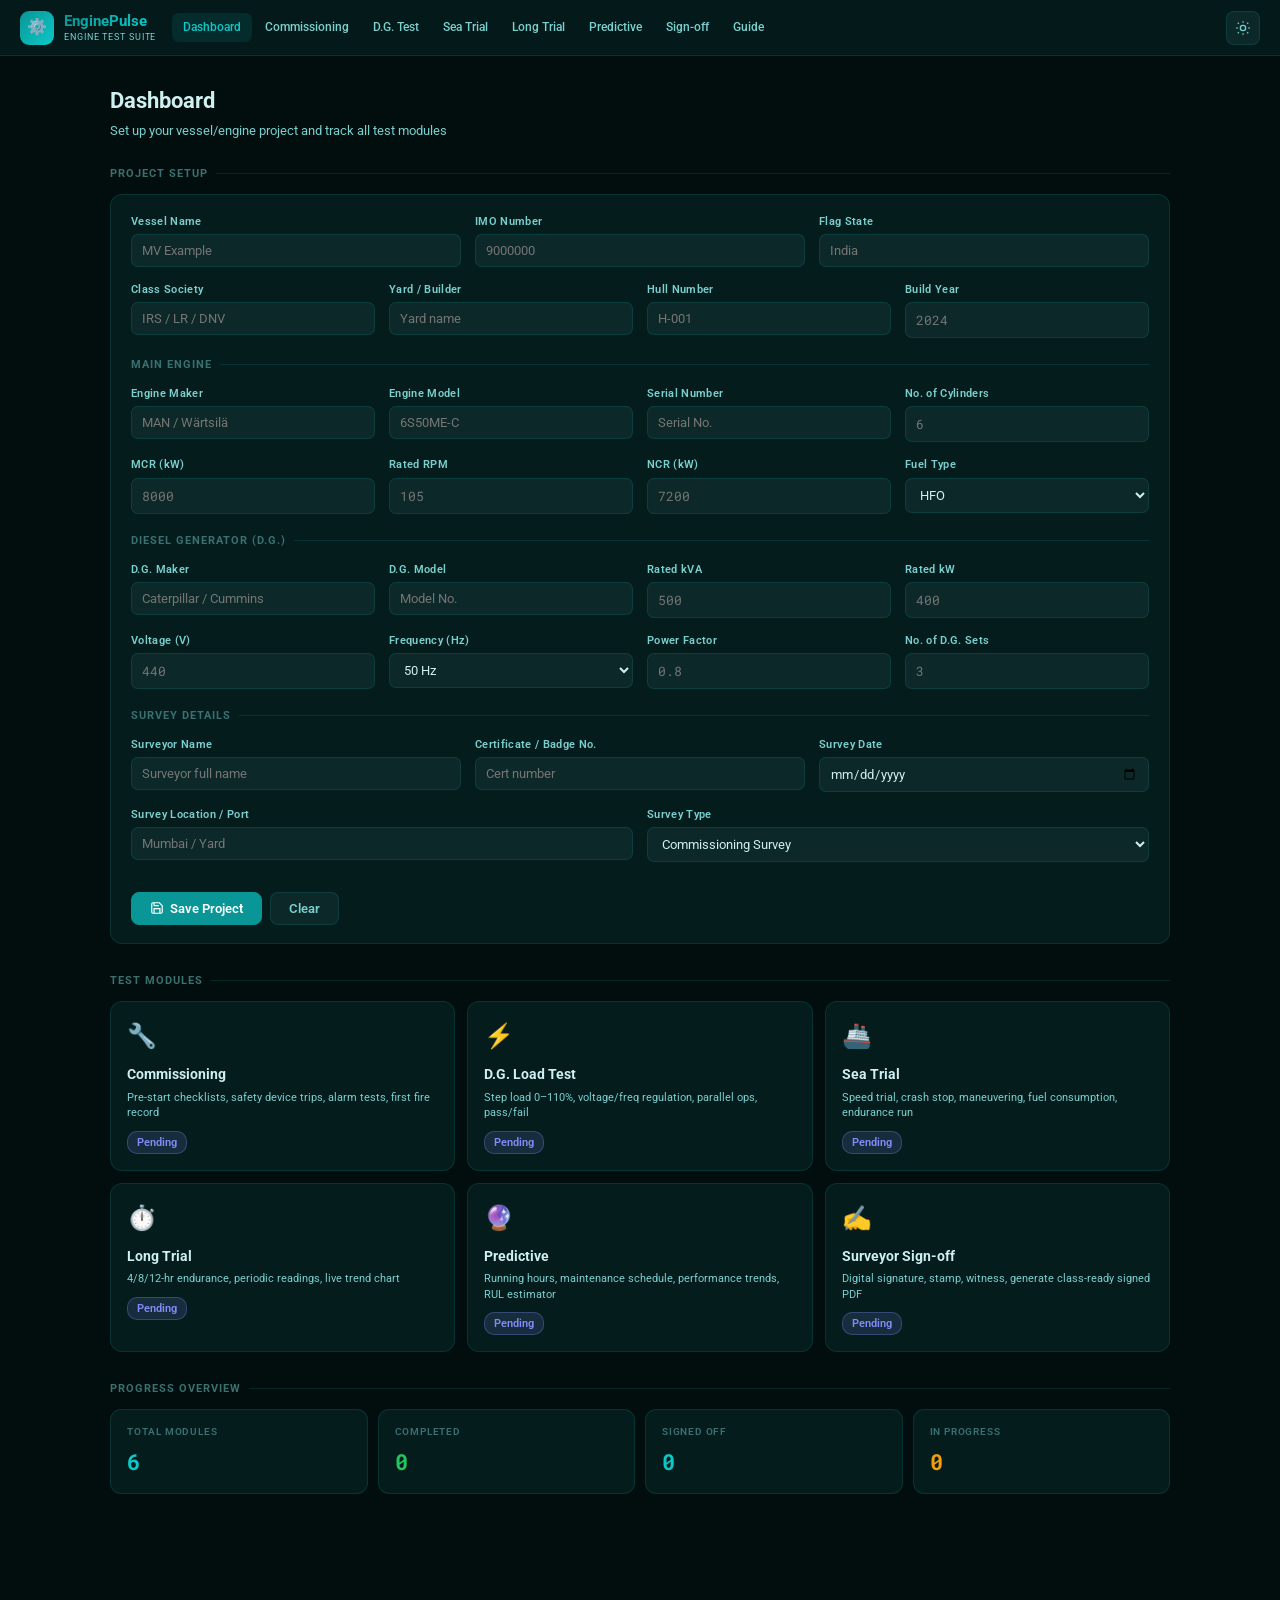
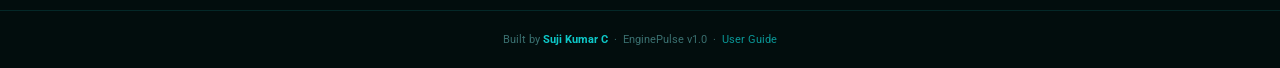
==== index.html @ 9714f363 "Initial commit: EnginePulse v1.0" ====
<!DOCTYPE html>
<html lang="en" data-theme="dark">
<head>
  <meta charset="UTF-8" /><meta name="viewport" content="width=device-width,initial-scale=1"/>
  <title>EnginePulse — Dashboard</title>
  <link rel="stylesheet" href="css/style.css"/>
</head>
<body>
<div id="navbar"></div>

<div class="page">
  <div class="page-header">
    <div class="page-title">Dashboard</div>
    <div class="page-sub">Set up your vessel/engine project and track all test modules</div>
  </div>

  <!-- Project Setup -->
  <div class="section">
    <div class="section-title">Project Setup</div>
    <div class="card">
      <form id="project-form">
        <div class="form-row col-3">
          <div class="form-group"><label>Vessel Name</label><input type="text" name="vesselName" placeholder="MV Example"/></div>
          <div class="form-group"><label>IMO Number</label><input type="text" name="imo" placeholder="9000000"/></div>
          <div class="form-group"><label>Flag State</label><input type="text" name="flag" placeholder="India"/></div>
        </div>
        <div class="form-row col-4">
          <div class="form-group"><label>Class Society</label><input type="text" name="classSociety" placeholder="IRS / LR / DNV"/></div>
          <div class="form-group"><label>Yard / Builder</label><input type="text" name="yard" placeholder="Yard name"/></div>
          <div class="form-group"><label>Hull Number</label><input type="text" name="hullNo" placeholder="H-001"/></div>
          <div class="form-group"><label>Build Year</label><input type="number" name="buildYear" placeholder="2024"/></div>
        </div>

        <div class="section-title" style="margin-top:4px">Main Engine</div>
        <div class="form-row col-4">
          <div class="form-group"><label>Engine Maker</label><input type="text" name="engineMaker" placeholder="MAN / Wärtsilä"/></div>
          <div class="form-group"><label>Engine Model</label><input type="text" name="engineModel" placeholder="6S50ME-C"/></div>
          <div class="form-group"><label>Serial Number</label><input type="text" name="engineSerial" placeholder="Serial No."/></div>
          <div class="form-group"><label>No. of Cylinders</label><input type="number" name="cylinders" placeholder="6"/></div>
        </div>
        <div class="form-row col-4">
          <div class="form-group"><label>MCR (kW)</label><input type="number" name="mcr" placeholder="8000"/></div>
          <div class="form-group"><label>Rated RPM</label><input type="number" name="ratedRpm" placeholder="105"/></div>
          <div class="form-group"><label>NCR (kW)</label><input type="number" name="ncr" placeholder="7200"/></div>
          <div class="form-group"><label>Fuel Type</label><select name="fuelType"><option value="HFO">HFO</option><option value="VLSFO">VLSFO</option><option value="MGO">MGO</option><option value="LNG">LNG</option><option value="MDO">MDO</option></select></div>
        </div>

        <div class="section-title" style="margin-top:4px">Diesel Generator (D.G.)</div>
        <div class="form-row col-4">
          <div class="form-group"><label>D.G. Maker</label><input type="text" name="dgMaker" placeholder="Caterpillar / Cummins"/></div>
          <div class="form-group"><label>D.G. Model</label><input type="text" name="dgModel" placeholder="Model No."/></div>
          <div class="form-group"><label>Rated kVA</label><input type="number" name="dgKva" placeholder="500"/></div>
          <div class="form-group"><label>Rated kW</label><input type="number" name="dgKw" placeholder="400"/></div>
        </div>
        <div class="form-row col-4">
          <div class="form-group"><label>Voltage (V)</label><input type="number" name="dgVoltage" placeholder="440"/></div>
          <div class="form-group"><label>Frequency (Hz)</label><select name="dgFreq"><option value="50">50 Hz</option><option value="60">60 Hz</option></select></div>
          <div class="form-group"><label>Power Factor</label><input type="number" name="dgPf" placeholder="0.8" step="0.01"/></div>
          <div class="form-group"><label>No. of D.G. Sets</label><input type="number" name="dgCount" placeholder="3"/></div>
        </div>

        <div class="section-title" style="margin-top:4px">Survey Details</div>
        <div class="form-row col-3">
          <div class="form-group"><label>Surveyor Name</label><input type="text" name="surveyorName" placeholder="Surveyor full name"/></div>
          <div class="form-group"><label>Certificate / Badge No.</label><input type="text" name="surveyorCert" placeholder="Cert number"/></div>
          <div class="form-group"><label>Survey Date</label><input type="date" name="surveyDate"/></div>
        </div>
        <div class="form-row col-2">
          <div class="form-group"><label>Survey Location / Port</label><input type="text" name="surveyLocation" placeholder="Mumbai / Yard"/></div>
          <div class="form-group"><label>Survey Type</label><select name="surveyType"><option>Commissioning Survey</option><option>Annual Survey</option><option>Special Survey</option><option>Sea Trial Survey</option><option>Dry Dock Survey</option></select></div>
        </div>

        <div class="btn-row">
          <button type="button" class="btn btn-primary" onclick="saveProj()">
            <svg viewBox="0 0 24 24" fill="none" stroke="currentColor" stroke-width="2"><path d="M19 21H5a2 2 0 0 1-2-2V5a2 2 0 0 1 2-2h11l5 5v11a2 2 0 0 1-2 2z"/><polyline points="17 21 17 13 7 13 7 21"/><polyline points="7 3 7 8 15 8"/></svg>
            Save Project
          </button>
          <button type="button" class="btn btn-outline" onclick="clearProj()">Clear</button>
        </div>
      </form>
    </div>
  </div>

  <!-- Vessel strip -->
  <div id="vessel-strip"></div>

  <!-- Module Overview -->
  <div class="section">
    <div class="section-title">Test Modules</div>
    <div class="grid-3" id="module-grid"></div>
  </div>

  <!-- Quick Stats -->
  <div class="section">
    <div class="section-title">Progress Overview</div>
    <div class="grid-4" id="stats-row"></div>
  </div>

</div>

<footer>Built by <strong>Suji Kumar C</strong> &nbsp;·&nbsp; EnginePulse v1.0 &nbsp;·&nbsp; <a href="guide.html">User Guide</a></footer>

<script src="js/common.js"></script>
<script>
buildNavbar('dashboard');

const MODULES = [
  { key:'commissioning', icon:'🔧', title:'Commissioning',     href:'commissioning.html', desc:'Pre-start checklists, safety device trips, alarm tests, first fire record' },
  { key:'dgtest',        icon:'⚡', title:'D.G. Load Test',    href:'dgtest.html',        desc:'Step load 0–110%, voltage/freq regulation, parallel ops, pass/fail' },
  { key:'seatrial',      icon:'🚢', title:'Sea Trial',         href:'seatrial.html',      desc:'Speed trial, crash stop, maneuvering, fuel consumption, endurance run' },
  { key:'longtrial',     icon:'⏱️', title:'Long Trial',        href:'longtrial.html',     desc:'4/8/12-hr endurance, periodic readings, live trend chart' },
  { key:'predictive',    icon:'🔮', title:'Predictive',        href:'predictive.html',    desc:'Running hours, maintenance schedule, performance trends, RUL estimator' },
  { key:'signoff',       icon:'✍️', title:'Surveyor Sign-off', href:'signoff.html',       desc:'Digital signature, stamp, witness, generate class-ready signed PDF' },
];

function renderModules() {
  const grid = document.getElementById('module-grid');
  grid.innerHTML = MODULES.map(m => {
    const status = getModuleStatus(m.key);
    return `<a class="module-card status-${status}" href="${m.href}">
      <div class="mc-icon">${m.icon}</div>
      <div class="mc-title">${m.title}</div>
      <div class="mc-desc">${m.desc}</div>
      ${statusDot(status)}
    </a>`;
  }).join('');
}

function renderStats() {
  const statuses = MODULES.map(m => getModuleStatus(m.key));
  const done    = statuses.filter(s => s === 'done' || s === 'signed').length;
  const signed  = statuses.filter(s => s === 'signed').length;
  const wip     = statuses.filter(s => s === 'wip').length;
  const pending = statuses.filter(s => s === 'pending').length;
  document.getElementById('stats-row').innerHTML = `
    <div class="stat-tile"><div class="stat-label">Total Modules</div><div class="stat-value">${MODULES.length}</div></div>
    <div class="stat-tile"><div class="stat-label">Completed</div><div class="stat-value" style="color:var(--pass)">${done}</div></div>
    <div class="stat-tile"><div class="stat-label">Signed Off</div><div class="stat-value" style="color:var(--teal-br)">${signed}</div></div>
    <div class="stat-tile"><div class="stat-label">In Progress</div><div class="stat-value" style="color:var(--warn)">${wip}</div></div>
  `;
}

function saveProj() {
  const form = document.getElementById('project-form');
  const data = {};
  new FormData(form).forEach((v,k) => data[k]=v);
  saveProject(data);
  document.getElementById('vessel-strip').innerHTML = buildVesselStrip();
  buildNavbar('dashboard');
  toast('Project saved', 'pass');
}

function clearProj() {
  if (!confirm('Clear all project data?')) return;
  EP.remove('project');
  document.getElementById('project-form').reset();
  document.getElementById('vessel-strip').innerHTML = '';
  toast('Project cleared');
}

// Boot
autoSaveForm('project-form', 'project');
document.getElementById('vessel-strip').innerHTML = buildVesselStrip();
renderModules();
renderStats();
</script>
</body>
</html>
---- css/style.css ----
/* ═══════════════════════════════════════════════════
   EnginePulse — Shared Design System
   Teal palette · Dark / Light mode · Roboto
═══════════════════════════════════════════════════ */

@import url('https://fonts.googleapis.com/css2?family=Roboto:wght@300;400;500;600;700&family=Roboto+Mono:wght@400;500&display=swap');

/* ── Tokens ── */
:root {
  --bg:        #020D0D;
  --bg-card:   #051C1C;
  --bg-raised: #0D2828;
  --bg-hover:  #0F3030;
  --teal:      #0A9696;
  --teal-br:   #0DC8C8;
  --teal-dim:  #065C5C;
  --text:      #CFF0F0;
  --text-muted:#7ACFCF;
  --text-dim:  #3A7070;
  --border:    rgba(10,150,150,0.20);
  --border-hi: rgba(13,200,200,0.40);
  --shadow:    0 4px 24px rgba(0,0,0,0.50);
  --pass:      #22c55e;
  --fail:      #ef4444;
  --warn:      #f59e0b;
  --na:        #3A7070;
  --nav-h:     56px;
  --sidebar-w: 220px;
}
[data-theme="light"] {
  --bg:        #EDF9F9;
  --bg-card:   #ffffff;
  --bg-raised: #D4F3F3;
  --bg-hover:  #C0ECEC;
  --teal:      #0A7C7C;
  --teal-br:   #0898A8;
  --teal-dim:  #B8E8E8;
  --text:      #021414;
  --text-muted:#1A5858;
  --text-dim:  #4A7878;
  --border:    rgba(10,150,150,0.18);
  --border-hi: rgba(10,150,150,0.50);
  --shadow:    0 4px 16px rgba(10,150,150,0.12);
}

/* ── Reset ── */
*, *::before, *::after { box-sizing: border-box; margin: 0; padding: 0; }
html { scroll-behavior: smooth; }
body {
  font-family: 'Roboto', sans-serif;
  font-size: 13px; line-height: 1.55;
  background: var(--bg); color: var(--text);
  min-height: 100vh;
}

/* ── Scrollbar ── */
::-webkit-scrollbar { width: 5px; height: 5px; }
::-webkit-scrollbar-track { background: transparent; }
::-webkit-scrollbar-thumb { background: var(--teal-dim); border-radius: 4px; }

/* ── Navbar ── */
#navbar {
  position: sticky; top: 0; z-index: 200;
  height: var(--nav-h);
  display: flex; align-items: center; gap: 6px;
  padding: 0 20px;
  background: color-mix(in srgb, var(--bg-card) 95%, transparent);
  border-bottom: 1px solid var(--border);
  backdrop-filter: blur(12px);
}
.nav-logo { display: flex; align-items: center; gap: 10px; text-decoration: none; flex-shrink: 0; margin-right: 10px; }
.nav-logo-icon {
  width: 34px; height: 34px; border-radius: 9px;
  background: linear-gradient(135deg, #0A9696, #0DC8C8);
  display: flex; align-items: center; justify-content: center; font-size: 16px;
}
.nav-logo-name {
  font-size: 15px; font-weight: 700;
  background: linear-gradient(135deg, var(--teal), var(--teal-br));
  -webkit-background-clip: text; -webkit-text-fill-color: transparent; background-clip: text;
}
.nav-logo-sub { font-size: 9px; color: var(--text-muted); letter-spacing:.1em; text-transform:uppercase; display:block; margin-top:-2px; }

.nav-links { display: flex; gap: 2px; flex: 1; overflow-x: auto; }
.nav-links::-webkit-scrollbar { height: 0; }
.nav-link {
  text-decoration: none; font-size: 12px; font-weight: 500;
  padding: 5px 11px; border-radius: 7px; white-space: nowrap;
  color: var(--text-muted); transition: all .12s;
}
.nav-link:hover { color: var(--text); background: var(--bg-raised); }
.nav-link.active { color: var(--teal-br); background: rgba(13,200,200,0.10); }

.nav-right { display: flex; gap: 6px; align-items: center; margin-left: auto; flex-shrink: 0; }
.btn-icon {
  width: 34px; height: 34px; border-radius: 8px; cursor: pointer;
  background: var(--bg-raised); border: 1px solid var(--border);
  display: flex; align-items: center; justify-content: center;
  color: var(--text-muted); transition: all .12s;
}
.btn-icon:hover { border-color: var(--border-hi); color: var(--teal-br); }
.btn-icon svg { width: 16px; height: 16px; }

/* ── Page wrapper ── */
.page { max-width: 1100px; margin: 0 auto; padding: 28px 20px 48px; }
.page-sm { max-width: 820px; margin: 0 auto; padding: 28px 20px 48px; }

/* ── Page header ── */
.page-header { margin-bottom: 24px; }
.page-title { font-size: 22px; font-weight: 700; color: var(--text); }
.page-sub   { font-size: 13px; color: var(--text-muted); margin-top: 3px; }
.breadcrumb { font-size: 11px; color: var(--text-dim); margin-bottom: 6px; }
.breadcrumb a { color: var(--teal); text-decoration: none; }
.breadcrumb a:hover { text-decoration: underline; }

/* ── Section ── */
.section { margin-bottom: 28px; }
.section-title {
  font-size: 11px; font-weight: 700; text-transform: uppercase; letter-spacing:.09em;
  color: var(--text-dim); margin-bottom: 12px;
  display: flex; align-items: center; gap: 8px;
}
.section-title::after { content:''; flex:1; height:1px; background:var(--border); }

/* ── Cards ── */
.card {
  background: var(--bg-card); border: 1px solid var(--border);
  border-radius: 12px; padding: 18px 20px;
}
.card + .card { margin-top: 12px; }

/* ── Grid helpers ── */
.grid-2 { display: grid; grid-template-columns: 1fr 1fr; gap: 12px; }
.grid-3 { display: grid; grid-template-columns: repeat(3,1fr); gap: 12px; }
.grid-4 { display: grid; grid-template-columns: repeat(4,1fr); gap: 10px; }

/* ── Form elements ── */
label { font-size: 11px; font-weight: 600; color: var(--text-muted); display: block; margin-bottom: 4px; letter-spacing:.03em; }
input[type=text], input[type=number], input[type=date], select, textarea {
  width: 100%; padding: 8px 10px; border-radius: 7px;
  font-size: 13px; font-family: 'Roboto', sans-serif;
  background: var(--bg-raised); border: 1px solid var(--border);
  color: var(--text); outline: none; transition: border-color .12s;
}
input:focus, select:focus, textarea:focus { border-color: var(--border-hi); }
input[type=number] { font-family: 'Roboto Mono', monospace; }
textarea { resize: vertical; min-height: 72px; }
select option { background: var(--bg-card); }

.form-group { margin-bottom: 14px; }
.form-row { display: grid; gap: 14px; }
.form-row.col-2 { grid-template-columns: 1fr 1fr; }
.form-row.col-3 { grid-template-columns: repeat(3,1fr); }
.form-row.col-4 { grid-template-columns: repeat(4,1fr); }

/* ── Buttons ── */
.btn {
  display: inline-flex; align-items: center; justify-content: center; gap: 6px;
  padding: 8px 18px; border-radius: 8px; font-size: 13px; font-weight: 600;
  font-family: 'Roboto', sans-serif; cursor: pointer; transition: all .15s;
  border: 1px solid transparent;
}
.btn-primary { background: var(--teal); color: #fff; border-color: var(--teal); }
.btn-primary:hover { background: var(--teal-br); border-color: var(--teal-br); }
.btn-outline {
  background: var(--bg-raised); color: var(--text-muted); border-color: var(--border);
}
.btn-outline:hover { border-color: var(--border-hi); color: var(--teal-br); }
.btn-danger { background: rgba(239,68,68,0.12); color: #ef4444; border-color: rgba(239,68,68,0.3); }
.btn-danger:hover { background: rgba(239,68,68,0.2); }
.btn svg { width: 14px; height: 14px; }
.btn-row { display: flex; gap: 8px; flex-wrap: wrap; margin-top: 16px; }

/* ── Tables ── */
.table-wrap { overflow-x: auto; border-radius: 10px; border: 1px solid var(--border); }
table { width: 100%; border-collapse: collapse; font-size: 12px; }
thead th {
  padding: 9px 12px; text-align: left; white-space: nowrap;
  background: var(--bg-raised); color: var(--text-muted);
  font-weight: 600; font-size: 11px; letter-spacing:.04em;
  border-bottom: 1px solid var(--border);
}
tbody td {
  padding: 7px 10px; border-bottom: 1px solid var(--border);
  color: var(--text); vertical-align: middle;
}
tbody tr:last-child td { border-bottom: none; }
tbody tr:hover td { background: var(--bg-hover); }
td input[type=number], td input[type=text] {
  padding: 5px 7px; font-size: 12px; border-radius: 5px;
  min-width: 70px; width: 100%;
}
td select { padding: 5px 7px; font-size: 12px; }

/* ── Status badges ── */
.badge {
  display: inline-flex; align-items: center; gap: 4px;
  padding: 2px 9px; border-radius: 10px; font-size: 11px; font-weight: 600;
}
.badge-pass    { background: rgba(34,197,94,0.15);  color: var(--pass);  border: 1px solid rgba(34,197,94,0.3); }
.badge-fail    { background: rgba(239,68,68,0.15);  color: var(--fail);  border: 1px solid rgba(239,68,68,0.3); }
.badge-warn    { background: rgba(245,158,11,0.15); color: var(--warn);  border: 1px solid rgba(245,158,11,0.3); }
.badge-na      { background: rgba(58,112,112,0.15); color: var(--na);    border: 1px solid rgba(58,112,112,0.3); }
.badge-pending { background: rgba(129,140,248,0.15); color: #818cf8;     border: 1px solid rgba(129,140,248,0.3); }
.badge-done    { background: rgba(13,200,200,0.12); color: var(--teal-br); border: 1px solid rgba(13,200,200,0.3); }

/* ── Checklist ── */
.checklist { display: flex; flex-direction: column; gap: 4px; }
.check-item {
  display: flex; align-items: center; gap: 12px;
  padding: 8px 12px; border-radius: 8px; border: 1px solid var(--border);
  background: var(--bg-card); transition: background .1s;
}
.check-item:hover { background: var(--bg-hover); }
.check-label { flex: 1; font-size: 12px; color: var(--text); }
.check-result { display: flex; gap: 5px; }
.check-result label {
  display: flex; align-items: center; gap: 4px;
  font-size: 11px; font-weight: 600; cursor: pointer; margin: 0;
  padding: 3px 8px; border-radius: 6px; border: 1px solid var(--border);
  color: var(--text-muted); transition: all .1s;
}
.check-result input[type=radio] { display: none; }
.check-result input[type=radio]:checked + span { font-weight: 700; }
.r-pass:has(input:checked), .r-pass input:checked ~ span { color: var(--pass) !important; }
.r-fail:has(input:checked) { background: rgba(239,68,68,0.12); border-color: rgba(239,68,68,0.3); color: var(--fail); }
.r-na:has(input:checked)   { background: rgba(58,112,112,0.12); border-color: rgba(58,112,112,0.3); color: var(--na); }

/* ── Stat tiles ── */
.stat-tile {
  background: var(--bg-card); border: 1px solid var(--border); border-radius: 11px;
  padding: 14px 16px;
}
.stat-label { font-size: 10px; font-weight: 600; text-transform: uppercase; letter-spacing:.08em; color: var(--text-dim); margin-bottom: 5px; }
.stat-value { font-size: 22px; font-weight: 700; font-family: 'Roboto Mono', monospace; color: var(--teal-br); }
.stat-sub   { font-size: 11px; color: var(--text-muted); margin-top: 2px; }

/* ── Module status card ── */
.module-card {
  background: var(--bg-card); border: 1px solid var(--border); border-radius: 12px;
  padding: 16px; cursor: pointer; text-decoration: none; color: inherit;
  transition: all .15s; display: block;
}
.module-card:hover { border-color: var(--border-hi); background: var(--bg-raised); transform: translateY(-1px); box-shadow: var(--shadow); }
.module-card.status-done   { border-color: rgba(34,197,94,0.35); }
.module-card.status-signed { border-color: rgba(13,200,200,0.4); }
.module-card.status-wip    { border-color: rgba(245,158,11,0.35); }
.mc-icon { font-size: 24px; margin-bottom: 9px; }
.mc-title { font-size: 14px; font-weight: 700; margin-bottom: 4px; }
.mc-desc  { font-size: 11px; color: var(--text-muted); line-height: 1.4; margin-bottom: 10px; }

/* ── Callout ── */
.callout {
  padding: 11px 14px; border-radius: 9px; font-size: 12px; color: var(--text-muted);
  background: rgba(10,150,150,0.06); border-left: 3px solid var(--teal);
  margin-bottom: 14px;
}
.callout strong { color: var(--teal-br); }
.callout-warn { border-left-color: var(--warn); background: rgba(245,158,11,0.06); }
.callout-fail { border-left-color: var(--fail); background: rgba(239,68,68,0.06); }

/* ── Chart wrapper ── */
.chart-box {
  background: var(--bg-raised); border: 1px solid var(--border); border-radius: 10px;
  padding: 14px; position: relative;
}
.chart-title { font-size: 11px; font-weight: 600; color: var(--text-muted); margin-bottom: 10px; }

/* ── Footer ── */
footer {
  text-align: center; padding: 20px;
  border-top: 1px solid var(--border);
  color: var(--text-dim); font-size: 11px; margin-top: 40px;
}
footer a { color: var(--teal); text-decoration: none; }
footer strong { color: var(--teal-br); }

/* ── Print ── */
@media print {
  #navbar { display: none; }
  .btn-row, .no-print { display: none !important; }
  body { background: #fff; color: #000; }
  .card { border: 1px solid #ccc; }
}

/* ── Responsive ── */
@media (max-width: 700px) {
  .grid-2, .grid-3, .grid-4 { grid-template-columns: 1fr; }
  .form-row.col-2, .form-row.col-3, .form-row.col-4 { grid-template-columns: 1fr; }
  .nav-links { display: none; }
}
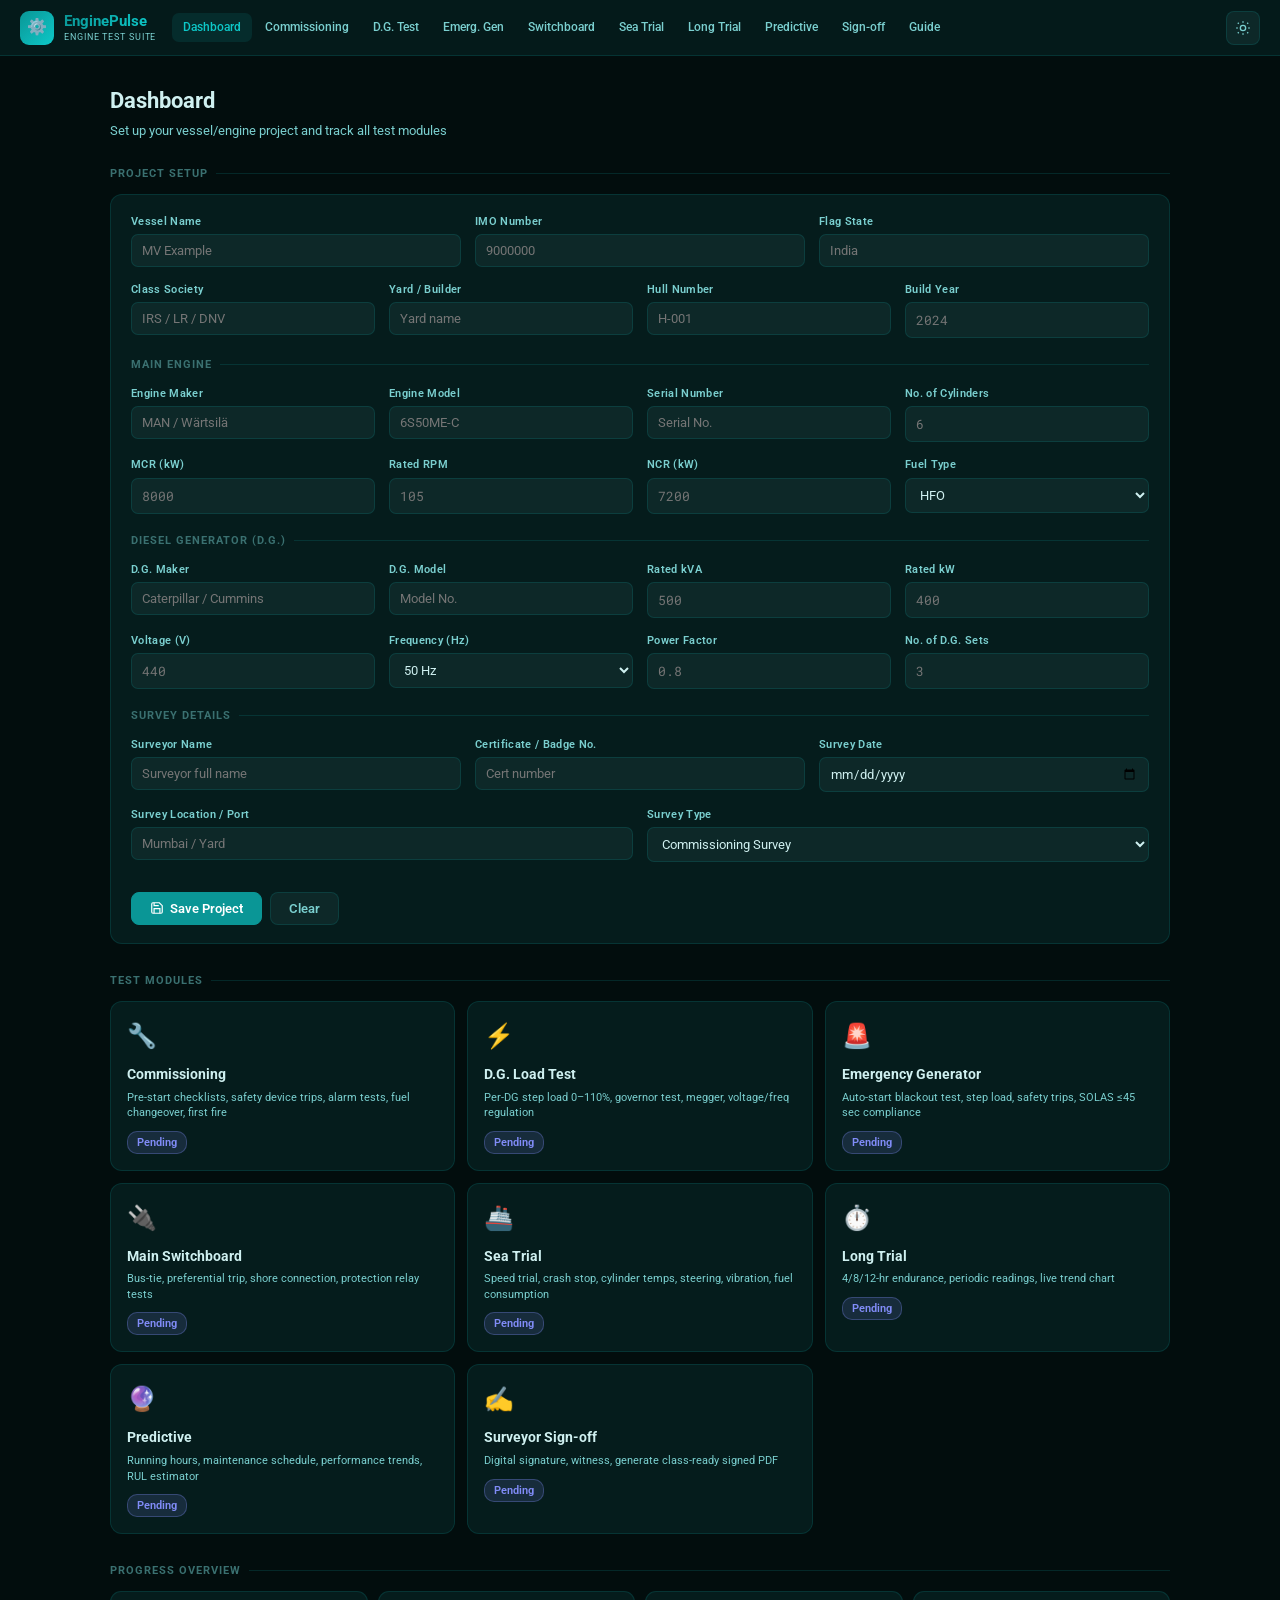
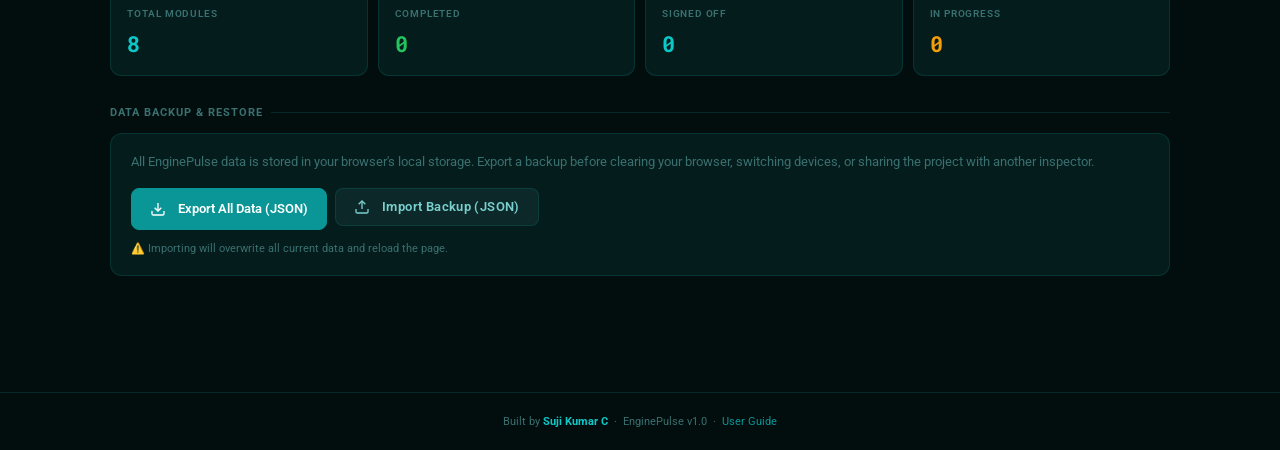
==== commit 81dede5e: "feat: fuel changeover, new modules (emerg gen + switchboard), JSON backup, guide rewrite, combined P" ====
--- a/index.html
+++ b/index.html
@@ -1,7 +1,8 @@
 <!DOCTYPE html>
 <html lang="en" data-theme="dark">
 <head>
-  <meta charset="UTF-8" /><meta name="viewport" content="width=device-width,initial-scale=1"/>
+  <meta charset="UTF-8" /><link rel="icon" type="image/svg+xml" href="favicon.svg"/>
+  <meta name="viewport" content="width=device-width,initial-scale=1"/>
   <title>EnginePulse — Dashboard</title>
   <link rel="stylesheet" href="css/style.css"/>
 </head>
@@ -96,6 +97,26 @@
     <div class="grid-4" id="stats-row"></div>
   </div>
 
+  <!-- Data Backup -->
+  <div class="section">
+    <div class="section-title">Data Backup &amp; Restore</div>
+    <div class="card">
+      <p style="color:var(--text-dim);font-size:13px;margin-bottom:14px">All EnginePulse data is stored in your browser's local storage. Export a backup before clearing your browser, switching devices, or sharing the project with another inspector.</p>
+      <div class="btn-row">
+        <button class="btn btn-primary" onclick="exportAllData()">
+          <svg viewBox="0 0 24 24" fill="none" stroke="currentColor" stroke-width="2" style="width:16px;height:16px;vertical-align:-3px;margin-right:6px"><path d="M21 15v4a2 2 0 0 1-2 2H5a2 2 0 0 1-2-2v-4"/><polyline points="7 10 12 15 17 10"/><line x1="12" y1="15" x2="12" y2="3"/></svg>
+          Export All Data (JSON)
+        </button>
+        <label class="btn btn-outline" style="cursor:pointer">
+          <svg viewBox="0 0 24 24" fill="none" stroke="currentColor" stroke-width="2" style="width:16px;height:16px;vertical-align:-3px;margin-right:6px"><path d="M21 15v4a2 2 0 0 1-2 2H5a2 2 0 0 1-2-2v-4"/><polyline points="17 8 12 3 7 8"/><line x1="12" y1="3" x2="12" y2="15"/></svg>
+          Import Backup (JSON)
+          <input type="file" accept=".json" style="display:none" onchange="importData(this.files[0])"/>
+        </label>
+      </div>
+      <p style="color:var(--text-dim);font-size:11px;margin-top:10px">⚠️ Importing will overwrite all current data and reload the page.</p>
+    </div>
+  </div>
+
 </div>
 
 <footer>Built by <strong>Suji Kumar C</strong> &nbsp;·&nbsp; EnginePulse v1.0 &nbsp;·&nbsp; <a href="guide.html">User Guide</a></footer>
@@ -105,12 +126,14 @@
 buildNavbar('dashboard');
 
 const MODULES = [
-  { key:'commissioning', icon:'🔧', title:'Commissioning',     href:'commissioning.html', desc:'Pre-start checklists, safety device trips, alarm tests, first fire record' },
-  { key:'dgtest',        icon:'⚡', title:'D.G. Load Test',    href:'dgtest.html',        desc:'Step load 0–110%, voltage/freq regulation, parallel ops, pass/fail' },
-  { key:'seatrial',      icon:'🚢', title:'Sea Trial',         href:'seatrial.html',      desc:'Speed trial, crash stop, maneuvering, fuel consumption, endurance run' },
-  { key:'longtrial',     icon:'⏱️', title:'Long Trial',        href:'longtrial.html',     desc:'4/8/12-hr endurance, periodic readings, live trend chart' },
-  { key:'predictive',    icon:'🔮', title:'Predictive',        href:'predictive.html',    desc:'Running hours, maintenance schedule, performance trends, RUL estimator' },
-  { key:'signoff',       icon:'✍️', title:'Surveyor Sign-off', href:'signoff.html',       desc:'Digital signature, stamp, witness, generate class-ready signed PDF' },
+  { key:'commissioning', icon:'🔧', title:'Commissioning',       href:'commissioning.html',  desc:'Pre-start checklists, safety device trips, alarm tests, fuel changeover, first fire' },
+  { key:'dgtest',        icon:'⚡', title:'D.G. Load Test',      href:'dgtest.html',         desc:'Per-DG step load 0–110%, governor test, megger, voltage/freq regulation' },
+  { key:'emergencyGen',  icon:'🚨', title:'Emergency Generator', href:'emergencyGen.html',   desc:'Auto-start blackout test, step load, safety trips, SOLAS ≤45 sec compliance' },
+  { key:'switchboard',   icon:'🔌', title:'Main Switchboard',    href:'switchboard.html',    desc:'Bus-tie, preferential trip, shore connection, protection relay tests' },
+  { key:'seatrial',      icon:'🚢', title:'Sea Trial',           href:'seatrial.html',       desc:'Speed trial, crash stop, cylinder temps, steering, vibration, fuel consumption' },
+  { key:'longtrial',     icon:'⏱️', title:'Long Trial',          href:'longtrial.html',      desc:'4/8/12-hr endurance, periodic readings, live trend chart' },
+  { key:'predictive',    icon:'🔮', title:'Predictive',          href:'predictive.html',     desc:'Running hours, maintenance schedule, performance trends, RUL estimator' },
+  { key:'signoff',       icon:'✍️', title:'Surveyor Sign-off',   href:'signoff.html',        desc:'Digital signature, witness, generate class-ready signed PDF' },
 ];
 
 function renderModules() {
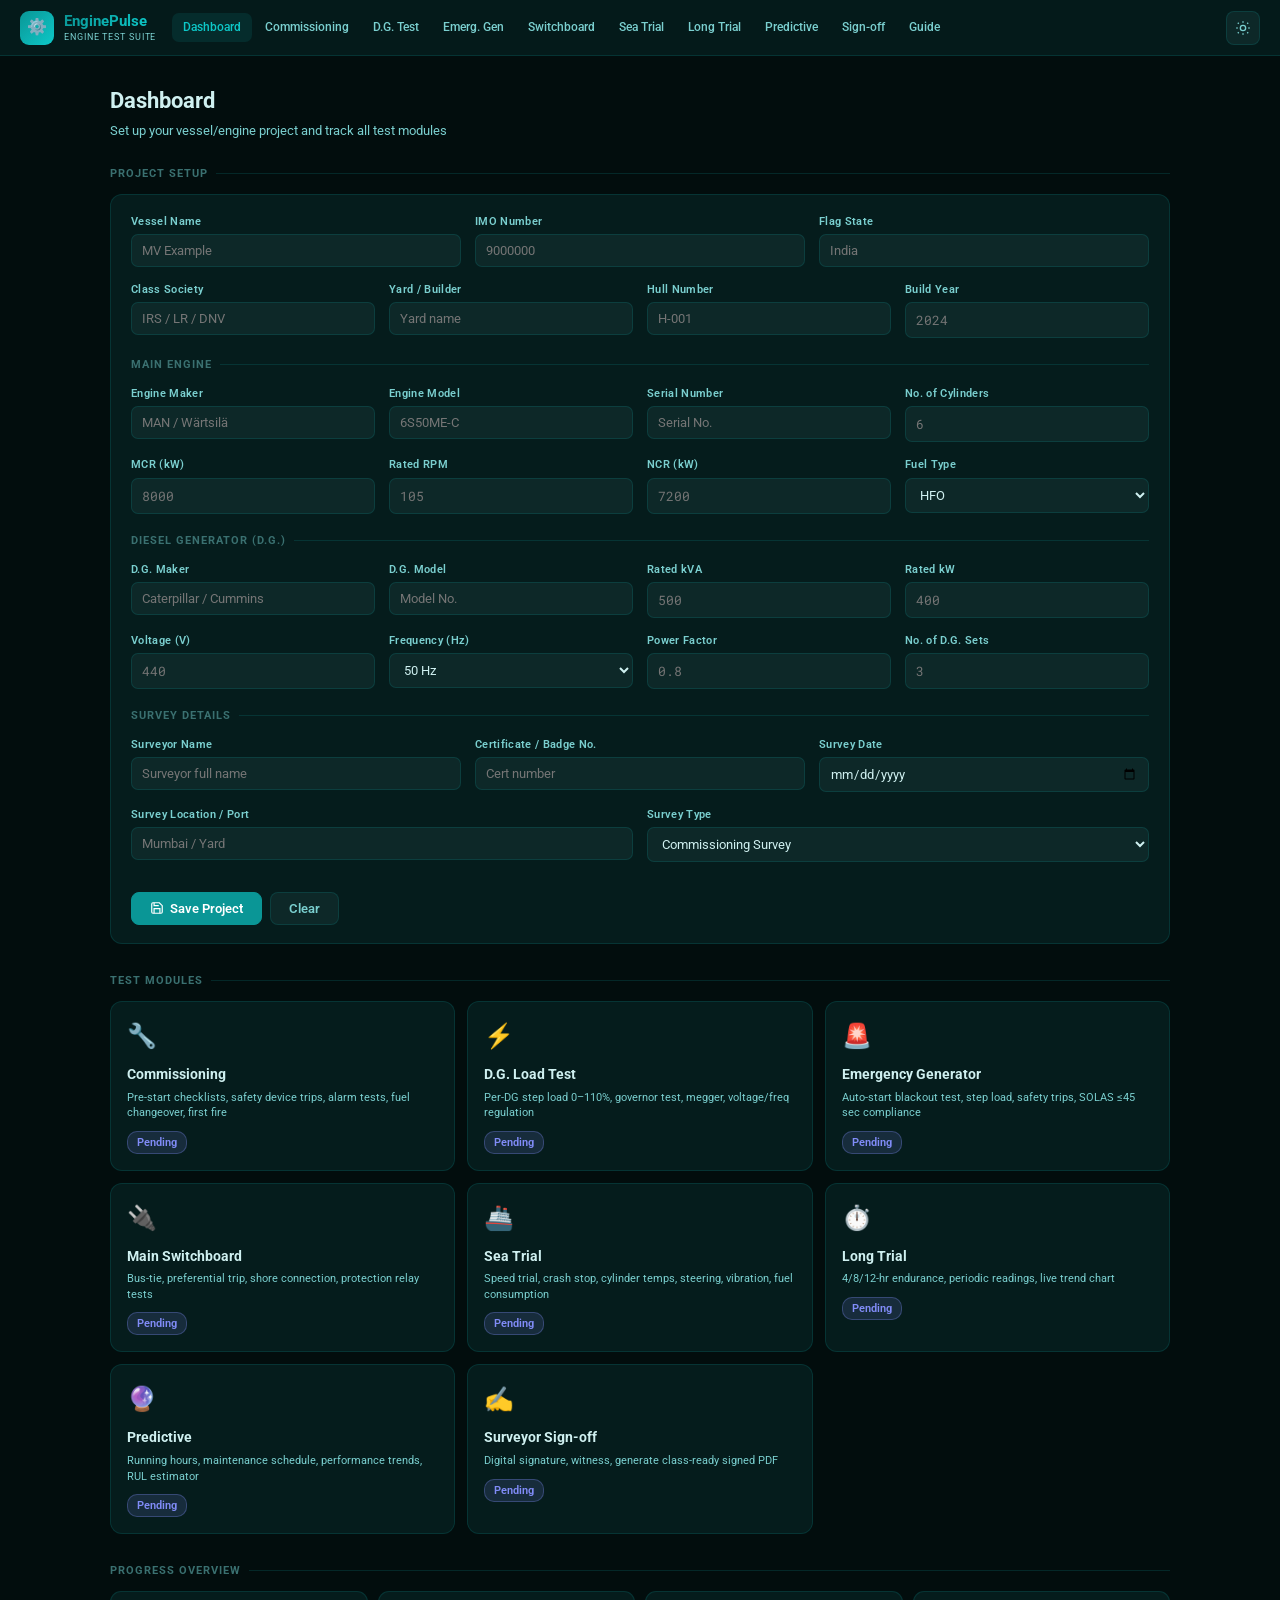
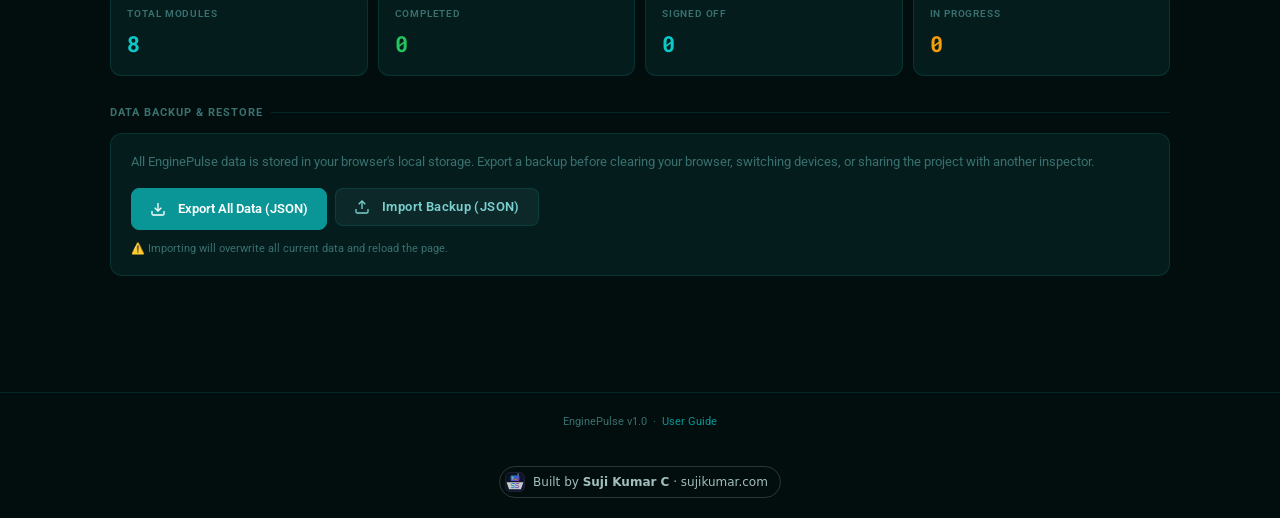
==== commit 7645b507: "Brand: SS emblem favicon, sujikumar.com credit badge, author meta" ====
--- a/index.html
+++ b/index.html
@@ -1,7 +1,8 @@
 <!DOCTYPE html>
 <html lang="en" data-theme="dark">
 <head>
-  <meta charset="UTF-8" /><link rel="icon" type="image/svg+xml" href="favicon.svg"/>
+  <meta charset="UTF-8" />
+  <meta name="author" content="Suji Kumar C" /><link rel="icon" type="image/svg+xml" href="favicon.svg"/>
   <meta name="viewport" content="width=device-width,initial-scale=1"/>
   <title>EnginePulse — Dashboard</title>
   <link rel="stylesheet" href="css/style.css"/>
@@ -119,7 +120,7 @@
 
 </div>
 
-<footer>Built by <strong>Suji Kumar C</strong> &nbsp;·&nbsp; EnginePulse v1.0 &nbsp;·&nbsp; <a href="guide.html">User Guide</a></footer>
+<footer>EnginePulse v1.0 &nbsp;·&nbsp; <a href="guide.html">User Guide</a></footer>
 
 <script src="js/common.js"></script>
 <script>
@@ -187,5 +188,6 @@
 renderModules();
 renderStats();
 </script>
+<!-- sujikumar.com credit --><style id="ss-credit-css">.ss-credit{display:flex;justify-content:center;padding:16px 12px 20px;font:500 12px/1.4 system-ui,-apple-system,"Segoe UI",Roboto,sans-serif}.ss-credit a{display:inline-flex;align-items:center;gap:8px;padding:5px 12px 5px 5px;border-radius:999px;color:inherit;opacity:.78;text-decoration:none;border:1px solid rgba(148,163,184,.35);transition:opacity .2s,border-color .2s}.ss-credit a:hover{opacity:1;border-color:#8B5CF6}.ss-credit img{width:20px;height:20px;border-radius:5px;display:block}.ss-credit b{font-weight:600}.ss-credit--fixed{position:fixed;left:10px;bottom:10px;z-index:9999;padding:0}.ss-credit--fixed a{background:rgba(11,15,20,.72);color:#e6eaf0;opacity:.9;backdrop-filter:blur(6px);-webkit-backdrop-filter:blur(6px)}@media print{.ss-credit{display:none}}</style><div class="ss-credit"><a href="https://sujikumar.com/" rel="author" title="Built by Suji Kumar C — Digital Maritime Engineer"><img src="favicon.svg" alt="" width="20" height="20"><span>Built by <b>Suji Kumar C</b> · sujikumar.com</span></a></div>
 </body>
 </html>
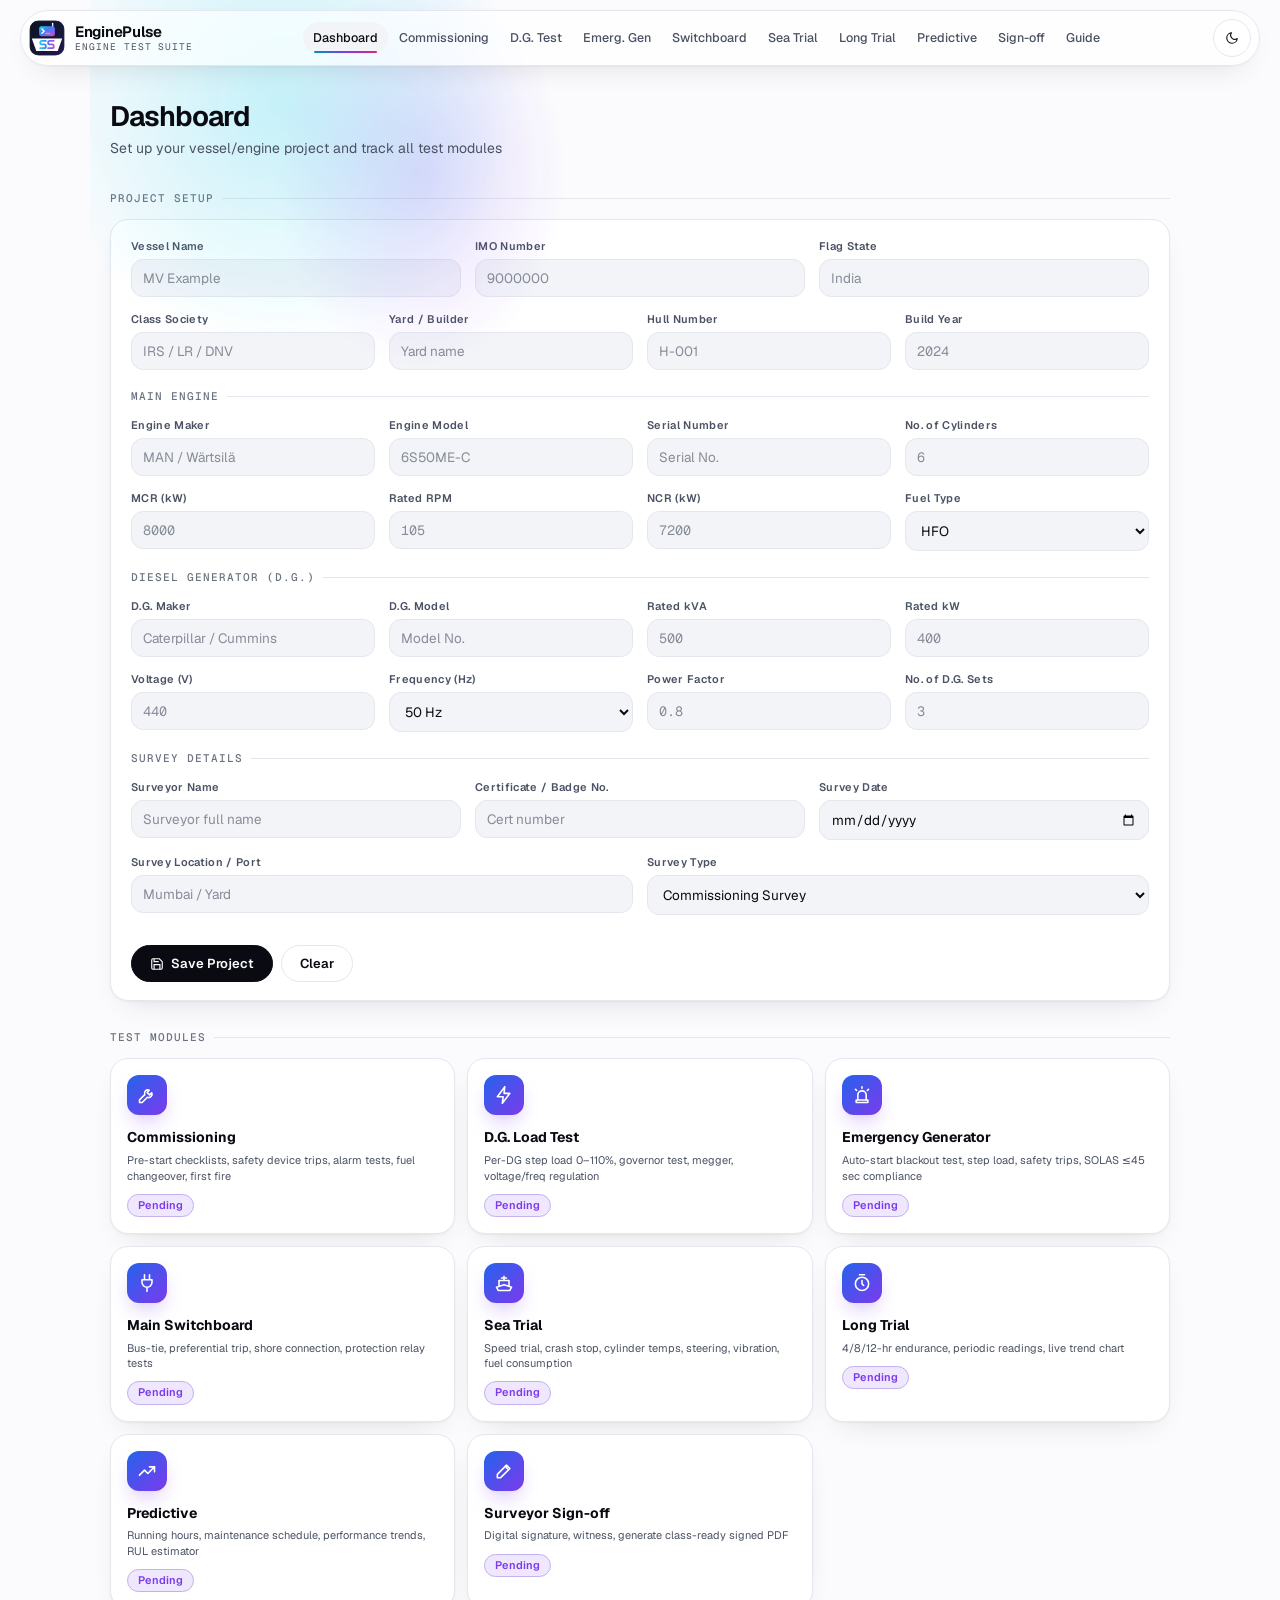
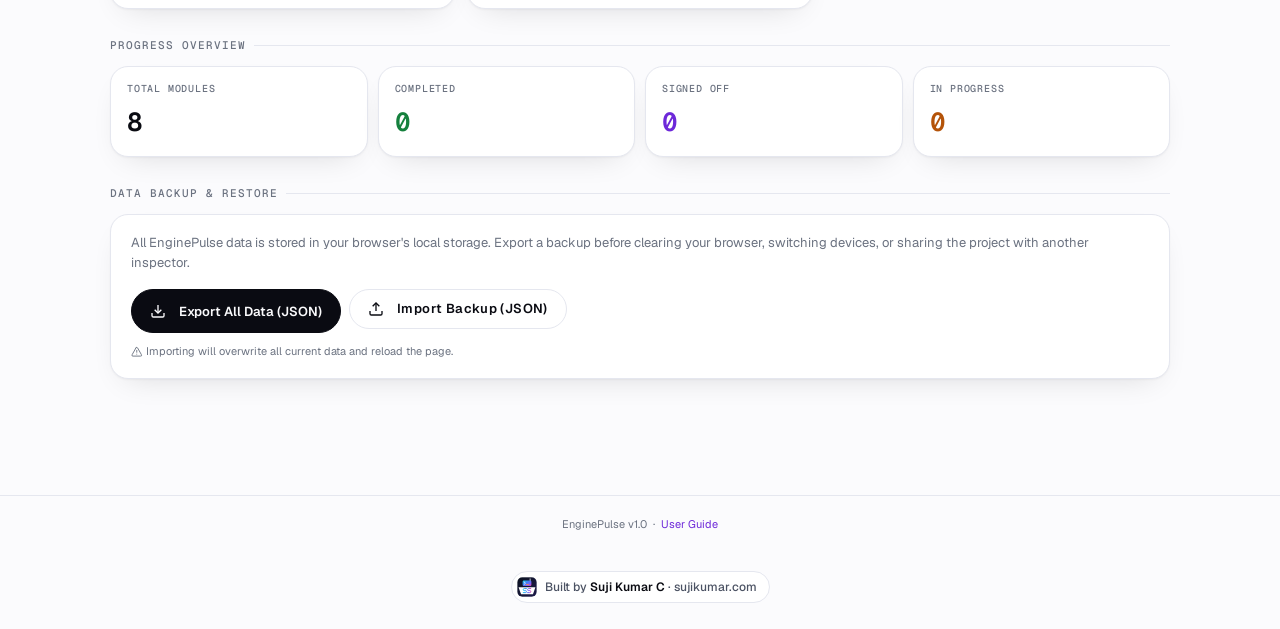
==== commit ab6f44d0: "Brand" ====
--- a/index.html
+++ b/index.html
@@ -1,7 +1,11 @@
 <!DOCTYPE html>
-<html lang="en" data-theme="dark">
+<html lang="en">
 <head>
   <meta charset="UTF-8" />
+  <script>(function(){var t=null;try{t=localStorage.getItem('enginepulse-theme')}catch(e){}if(t!=='light'&&t!=='dark')t=matchMedia('(prefers-color-scheme: dark)').matches?'dark':'light';document.documentElement.setAttribute('data-theme',t)})();</script>
+  <meta name="theme-color" content="#FBFBFD" media="(prefers-color-scheme: light)"/>
+  <meta name="theme-color" content="#07080D" media="(prefers-color-scheme: dark)"/>
+  <link rel="preload" href="fonts/geist.woff2" as="font" type="font/woff2" crossorigin/>
   <meta name="author" content="Suji Kumar C" /><link rel="icon" type="image/svg+xml" href="favicon.svg"/>
   <meta name="viewport" content="width=device-width,initial-scale=1"/>
   <title>EnginePulse — Dashboard</title>
@@ -114,7 +118,7 @@
           <input type="file" accept=".json" style="display:none" onchange="importData(this.files[0])"/>
         </label>
       </div>
-      <p style="color:var(--text-dim);font-size:11px;margin-top:10px">⚠️ Importing will overwrite all current data and reload the page.</p>
+      <p style="color:var(--text-dim);font-size:11px;margin-top:10px"><i data-ic="alert"></i> Importing will overwrite all current data and reload the page.</p>
     </div>
   </div>
 
@@ -127,14 +131,14 @@
 buildNavbar('dashboard');
 
 const MODULES = [
-  { key:'commissioning', icon:'🔧', title:'Commissioning',       href:'commissioning.html',  desc:'Pre-start checklists, safety device trips, alarm tests, fuel changeover, first fire' },
-  { key:'dgtest',        icon:'⚡', title:'D.G. Load Test',      href:'dgtest.html',         desc:'Per-DG step load 0–110%, governor test, megger, voltage/freq regulation' },
-  { key:'emergencyGen',  icon:'🚨', title:'Emergency Generator', href:'emergencyGen.html',   desc:'Auto-start blackout test, step load, safety trips, SOLAS ≤45 sec compliance' },
-  { key:'switchboard',   icon:'🔌', title:'Main Switchboard',    href:'switchboard.html',    desc:'Bus-tie, preferential trip, shore connection, protection relay tests' },
-  { key:'seatrial',      icon:'🚢', title:'Sea Trial',           href:'seatrial.html',       desc:'Speed trial, crash stop, cylinder temps, steering, vibration, fuel consumption' },
-  { key:'longtrial',     icon:'⏱️', title:'Long Trial',          href:'longtrial.html',      desc:'4/8/12-hr endurance, periodic readings, live trend chart' },
-  { key:'predictive',    icon:'🔮', title:'Predictive',          href:'predictive.html',     desc:'Running hours, maintenance schedule, performance trends, RUL estimator' },
-  { key:'signoff',       icon:'✍️', title:'Surveyor Sign-off',   href:'signoff.html',        desc:'Digital signature, witness, generate class-ready signed PDF' },
+  { key:'commissioning', icon:'wrench', title:'Commissioning',       href:'commissioning.html',  desc:'Pre-start checklists, safety device trips, alarm tests, fuel changeover, first fire' },
+  { key:'dgtest',        icon:'zap', title:'D.G. Load Test',      href:'dgtest.html',         desc:'Per-DG step load 0–110%, governor test, megger, voltage/freq regulation' },
+  { key:'emergencyGen',  icon:'siren', title:'Emergency Generator', href:'emergencyGen.html',   desc:'Auto-start blackout test, step load, safety trips, SOLAS ≤45 sec compliance' },
+  { key:'switchboard',   icon:'plug', title:'Main Switchboard',    href:'switchboard.html',    desc:'Bus-tie, preferential trip, shore connection, protection relay tests' },
+  { key:'seatrial',      icon:'ship', title:'Sea Trial',           href:'seatrial.html',       desc:'Speed trial, crash stop, cylinder temps, steering, vibration, fuel consumption' },
+  { key:'longtrial',     icon:'timer', title:'Long Trial',          href:'longtrial.html',      desc:'4/8/12-hr endurance, periodic readings, live trend chart' },
+  { key:'predictive',    icon:'trend', title:'Predictive',          href:'predictive.html',     desc:'Running hours, maintenance schedule, performance trends, RUL estimator' },
+  { key:'signoff',       icon:'pen', title:'Surveyor Sign-off',   href:'signoff.html',        desc:'Digital signature, witness, generate class-ready signed PDF' },
 ];
 
 function renderModules() {
@@ -142,7 +146,7 @@
   grid.innerHTML = MODULES.map(m => {
     const status = getModuleStatus(m.key);
     return `<a class="module-card status-${status}" href="${m.href}">
-      <div class="mc-icon">${m.icon}</div>
+      <div class="mc-icon">${epIcon(m.icon)}</div>
       <div class="mc-title">${m.title}</div>
       <div class="mc-desc">${m.desc}</div>
       ${statusDot(status)}
@@ -188,6 +192,5 @@
 renderModules();
 renderStats();
 </script>
-<!-- sujikumar.com credit --><style id="ss-credit-css">.ss-credit{display:flex;justify-content:center;padding:16px 12px 20px;font:500 12px/1.4 system-ui,-apple-system,"Segoe UI",Roboto,sans-serif}.ss-credit a{display:inline-flex;align-items:center;gap:8px;padding:5px 12px 5px 5px;border-radius:999px;color:inherit;opacity:.78;text-decoration:none;border:1px solid rgba(148,163,184,.35);transition:opacity .2s,border-color .2s}.ss-credit a:hover{opacity:1;border-color:#8B5CF6}.ss-credit img{width:20px;height:20px;border-radius:5px;display:block}.ss-credit b{font-weight:600}.ss-credit--fixed{position:fixed;left:10px;bottom:10px;z-index:9999;padding:0}.ss-credit--fixed a{background:rgba(11,15,20,.72);color:#e6eaf0;opacity:.9;backdrop-filter:blur(6px);-webkit-backdrop-filter:blur(6px)}@media print{.ss-credit{display:none}}</style><div class="ss-credit"><a href="https://sujikumar.com/" rel="author" title="Built by Suji Kumar C — Digital Maritime Engineer"><img src="favicon.svg" alt="" width="20" height="20"><span>Built by <b>Suji Kumar C</b> · sujikumar.com</span></a></div>
 </body>
 </html>
--- a/css/style.css
+++ b/css/style.css
@@ -1,122 +1,173 @@
 /* ═══════════════════════════════════════════════════
    EnginePulse — Shared Design System
-   Teal palette · Dark / Light mode · Roboto
+   sujikumar.com "Aurora" brand · Light / Dark · Geist
+   Light is the base; dark comes from data-theme="dark", set in each
+   page <head> from the saved choice or the device setting.
+   The original variable names (--teal, --text-muted, …) are kept as
+   aliases so every page and module follows the brand.
 ═══════════════════════════════════════════════════ */
 
-@import url('https://fonts.googleapis.com/css2?family=Roboto:wght@300;400;500;600;700&family=Roboto+Mono:wght@400;500&display=swap');
-
-/* ── Tokens ── */
+@font-face { font-family: 'Geist'; src: url('../fonts/geist.woff2') format('woff2'); font-weight: 100 900; font-style: normal; font-display: swap; }
+@font-face { font-family: 'Geist Mono'; src: url('../fonts/geist-mono.woff2') format('woff2'); font-weight: 100 900; font-style: normal; font-display: swap; }
+
+/* ── Brand tokens: light ── */
 :root {
-  --bg:        #020D0D;
-  --bg-card:   #051C1C;
-  --bg-raised: #0D2828;
-  --bg-hover:  #0F3030;
-  --teal:      #0A9696;
-  --teal-br:   #0DC8C8;
-  --teal-dim:  #065C5C;
-  --text:      #CFF0F0;
-  --text-muted:#7ACFCF;
-  --text-dim:  #3A7070;
-  --border:    rgba(10,150,150,0.20);
-  --border-hi: rgba(13,200,200,0.40);
-  --shadow:    0 4px 24px rgba(0,0,0,0.50);
-  --pass:      #22c55e;
-  --fail:      #ef4444;
-  --warn:      #f59e0b;
-  --na:        #3A7070;
+  color-scheme: light;
+  --b-bg: #FBFBFD; --b-surface: #FFFFFF; --b-inset: #F3F4F8; --b-line: #E5E7EF;
+  --ink: #0A0B12; --muted: #4B5263; --faint: #6B7280;
+  --action: #6D28D9; --signal: #0E7490; --ok: #15803D; --spark: #EA580C;
+  --g1: #0891B2; --g2: #2563EB; --g3: #7C3AED; --g4: #DB2777;
+  --t-danger: #B91C1C; --t-warn: #B45309;
+  --glow-a: rgba(34,211,238,.28); --glow-b: rgba(139,92,246,.24); --glow-c: rgba(236,72,153,.18);
+  --glass: rgba(255,255,255,.72);
+  --b-shadow: 0 1px 2px rgba(10,11,18,.04), 0 12px 32px -16px rgba(10,11,18,.16);
+  --ease: cubic-bezier(.2,.8,.2,1);
+  --sans: 'Geist', system-ui, -apple-system, 'Segoe UI', Roboto, sans-serif;
+  --mono: 'Geist Mono', ui-monospace, SFMono-Regular, Menlo, Consolas, monospace;
+}
+/* ── Brand tokens: dark ── */
+[data-theme="dark"] {
+  color-scheme: dark;
+  --b-bg: #07080D; --b-surface: #0F1118; --b-inset: #0B0D13; --b-line: rgba(255,255,255,.09);
+  --ink: #F1F3F9; --muted: #A1A8BA; --faint: #8189A0;
+  --action: #A78BFA; --signal: #22D3EE; --ok: #4ADE80; --spark: #FB923C;
+  --g1: #22D3EE; --g2: #60A5FA; --g3: #A78BFA; --g4: #F472B6;
+  --t-danger: #F87171; --t-warn: #FBBF24;
+  --glow-a: rgba(34,211,238,.22); --glow-b: rgba(139,92,246,.32); --glow-c: rgba(236,72,153,.20);
+  --glass: rgba(15,17,24,.66);
+  --b-shadow: 0 1px 2px rgba(0,0,0,.5), 0 16px 40px -20px rgba(0,0,0,.8);
+}
+
+/* ── Legacy names → brand tokens ── */
+:root, [data-theme="dark"] {
+  --bg:        var(--b-bg);
+  --bg-card:   var(--b-surface);
+  --bg-raised: var(--b-inset);
+  --bg-hover:  color-mix(in srgb, var(--g3) 5%, var(--b-surface));
+  --teal:      var(--action);
+  --teal-br:   var(--action);
+  --teal-dim:  color-mix(in srgb, var(--muted) 35%, transparent);
+  --text:      var(--ink);
+  --text-muted:var(--muted);
+  --text-dim:  var(--faint);
+  --border:    var(--b-line);
+  --border-hi: color-mix(in srgb, var(--g3) 50%, var(--b-line));
+  --shadow:    var(--b-shadow);
+  --pass:      var(--ok);
+  --fail:      var(--t-danger);
+  --warn:      var(--t-warn);
+  --na:        var(--faint);
   --nav-h:     56px;
   --sidebar-w: 220px;
-}
-[data-theme="light"] {
-  --bg:        #EDF9F9;
-  --bg-card:   #ffffff;
-  --bg-raised: #D4F3F3;
-  --bg-hover:  #C0ECEC;
-  --teal:      #0A7C7C;
-  --teal-br:   #0898A8;
-  --teal-dim:  #B8E8E8;
-  --text:      #021414;
-  --text-muted:#1A5858;
-  --text-dim:  #4A7878;
-  --border:    rgba(10,150,150,0.18);
-  --border-hi: rgba(10,150,150,0.50);
-  --shadow:    0 4px 16px rgba(10,150,150,0.12);
 }
 
 /* ── Reset ── */
 *, *::before, *::after { box-sizing: border-box; margin: 0; padding: 0; }
 html { scroll-behavior: smooth; }
 body {
-  font-family: 'Roboto', sans-serif;
-  font-size: 13px; line-height: 1.55;
+  font-family: var(--sans);
+  font-size: 13.5px; line-height: 1.55;
   background: var(--bg); color: var(--text);
   min-height: 100vh;
-}
+  -webkit-font-smoothing: antialiased;
+}
+::selection { background: var(--g3); color: #fff; }
+:focus-visible { outline: 2px solid var(--action); outline-offset: 3px; border-radius: 8px; }
+a { color: var(--action); text-underline-offset: 3px; }
 
 /* ── Scrollbar ── */
-::-webkit-scrollbar { width: 5px; height: 5px; }
+::-webkit-scrollbar { width: 8px; height: 8px; }
 ::-webkit-scrollbar-track { background: transparent; }
-::-webkit-scrollbar-thumb { background: var(--teal-dim); border-radius: 4px; }
-
-/* ── Navbar ── */
+::-webkit-scrollbar-thumb { background: var(--teal-dim); border-radius: 8px; }
+
+/* ── Glass header (built by js/common.js) ── */
 #navbar {
   position: sticky; top: 0; z-index: 200;
-  height: var(--nav-h);
+  padding: 10px 14px 0;
+  pointer-events: none;
+}
+.nav-bar {
+  pointer-events: auto;
+  max-width: 1240px; margin: 0 auto; height: var(--nav-h);
   display: flex; align-items: center; gap: 6px;
-  padding: 0 20px;
-  background: color-mix(in srgb, var(--bg-card) 95%, transparent);
-  border-bottom: 1px solid var(--border);
-  backdrop-filter: blur(12px);
-}
-.nav-logo { display: flex; align-items: center; gap: 10px; text-decoration: none; flex-shrink: 0; margin-right: 10px; }
-.nav-logo-icon {
-  width: 34px; height: 34px; border-radius: 9px;
-  background: linear-gradient(135deg, #0A9696, #0DC8C8);
-  display: flex; align-items: center; justify-content: center; font-size: 16px;
-}
-.nav-logo-name {
-  font-size: 15px; font-weight: 700;
-  background: linear-gradient(135deg, var(--teal), var(--teal-br));
-  -webkit-background-clip: text; -webkit-text-fill-color: transparent; background-clip: text;
-}
-.nav-logo-sub { font-size: 9px; color: var(--text-muted); letter-spacing:.1em; text-transform:uppercase; display:block; margin-top:-2px; }
-
-.nav-links { display: flex; gap: 2px; flex: 1; overflow-x: auto; }
+  padding: 0 8px 0 8px; border-radius: 999px;
+  background: var(--glass); border: 1px solid var(--border); box-shadow: var(--shadow);
+  backdrop-filter: blur(16px) saturate(1.4); -webkit-backdrop-filter: blur(16px) saturate(1.4);
+}
+.nav-logo { display: flex; align-items: center; gap: 10px; text-decoration: none; flex-shrink: 0; margin-right: 6px; }
+.nav-logo img { width: 36px; height: 36px; border-radius: 10px; display: block; }
+.nav-logo-name { display: block; font-size: 15px; font-weight: 650; letter-spacing: -.02em; color: var(--ink); line-height: 1.1; }
+.nav-logo-sub { display: block; font-family: var(--mono); font-size: 9.5px; color: var(--muted); letter-spacing: .1em; text-transform: uppercase; line-height: 1.2; }
+.nav-vessel { font-family: var(--mono); font-size: 11px; color: var(--faint); white-space: nowrap; max-width: 140px; overflow: hidden; text-overflow: ellipsis; }
+
+.nav-links { display: flex; gap: 1px; flex: 1; overflow-x: auto; justify-content: center; }
 .nav-links::-webkit-scrollbar { height: 0; }
 .nav-link {
-  text-decoration: none; font-size: 12px; font-weight: 500;
-  padding: 5px 11px; border-radius: 7px; white-space: nowrap;
-  color: var(--text-muted); transition: all .12s;
-}
-.nav-link:hover { color: var(--text); background: var(--bg-raised); }
-.nav-link.active { color: var(--teal-br); background: rgba(13,200,200,0.10); }
+  position: relative; text-decoration: none; font-size: 12.5px; font-weight: 500;
+  padding: 6px 10px; border-radius: 999px; white-space: nowrap;
+  color: var(--muted); transition: color .2s, background .2s;
+}
+.nav-link:hover { color: var(--ink); background: var(--bg-raised); }
+.nav-link.active { color: var(--ink); background: var(--bg-raised); }
+.nav-link.active::after {
+  content: ""; position: absolute; left: 11px; right: 11px; bottom: 1px; height: 2px; border-radius: 2px;
+  background: linear-gradient(90deg, var(--g1), var(--g3), var(--g4));
+}
 
 .nav-right { display: flex; gap: 6px; align-items: center; margin-left: auto; flex-shrink: 0; }
 .btn-icon {
-  width: 34px; height: 34px; border-radius: 8px; cursor: pointer;
-  background: var(--bg-raised); border: 1px solid var(--border);
+  width: 38px; height: 38px; border-radius: 50%; cursor: pointer;
+  background: var(--bg-card); border: 1px solid var(--border);
   display: flex; align-items: center; justify-content: center;
-  color: var(--text-muted); transition: all .12s;
-}
-.btn-icon:hover { border-color: var(--border-hi); color: var(--teal-br); }
+  color: var(--ink); transition: border-color .2s, transform .2s var(--ease);
+}
+.btn-icon:hover { border-color: var(--border-hi); transform: translateY(-1px); }
 .btn-icon svg { width: 16px; height: 16px; }
+#btn-menu { display: none; }
+.nav-menu {
+  pointer-events: auto; display: none;
+  max-width: 1240px; margin: 8px auto 0; padding: 8px; border-radius: 22px;
+  background: var(--glass); border: 1px solid var(--border); box-shadow: var(--shadow);
+  backdrop-filter: blur(16px) saturate(1.4); -webkit-backdrop-filter: blur(16px) saturate(1.4);
+  grid-template-columns: 1fr 1fr; gap: 2px;
+}
+.nav-menu.open { display: grid; }
+.nav-menu .nav-link { padding: 11px 14px; font-size: 14px; border-radius: 14px; }
+.nav-menu .nav-link.active::after { right: auto; width: 26px; left: 14px; }
+
+/* ── Line icons (replace emoji) ── */
+.ic { display: inline-flex; width: 1.05em; height: 1.05em; vertical-align: -0.16em; flex: none; }
+.ic svg { width: 100%; height: 100%; }
+.page-title .ic {
+  width: 34px; height: 34px; padding: 7px; margin-right: 10px; vertical-align: -9px;
+  border-radius: 10px; color: #fff; background: linear-gradient(135deg, #2563EB, #7C3AED);
+  box-shadow: 0 10px 24px -12px var(--g3);
+}
 
 /* ── Page wrapper ── */
 .page { max-width: 1100px; margin: 0 auto; padding: 28px 20px 48px; }
 .page-sm { max-width: 820px; margin: 0 auto; padding: 28px 20px 48px; }
 
 /* ── Page header ── */
-.page-header { margin-bottom: 24px; }
-.page-title { font-size: 22px; font-weight: 700; color: var(--text); }
-.page-sub   { font-size: 13px; color: var(--text-muted); margin-top: 3px; }
-.breadcrumb { font-size: 11px; color: var(--text-dim); margin-bottom: 6px; }
-.breadcrumb a { color: var(--teal); text-decoration: none; }
+.page-header { position: relative; isolation: isolate; margin-bottom: 26px; padding: 6px 0 4px; }
+.page-header::before {
+  content: ""; position: absolute; z-index: -1; pointer-events: none; border-radius: 50%;
+  width: min(700px, 110vw); aspect-ratio: 1; top: -340px; left: -180px;
+  background: radial-gradient(closest-side, var(--glow-a), transparent 70%), radial-gradient(closest-side at 70% 60%, var(--glow-b), transparent 70%);
+  opacity: .9; animation: ep-drift 22s ease-in-out infinite alternate;
+}
+@keyframes ep-drift { to { transform: translate(10%, 8%) rotate(20deg) scale(1.06); } }
+.page { overflow-x: clip; }
+.page-title { font-size: 28px; font-weight: 650; letter-spacing: -.035em; line-height: 1.15; color: var(--text); }
+.page-sub   { font-size: 14px; color: var(--text-muted); margin-top: 6px; }
+.breadcrumb { font-family: var(--mono); font-size: 11px; color: var(--text-dim); margin-bottom: 8px; }
+.breadcrumb a { color: var(--action); text-decoration: none; }
 .breadcrumb a:hover { text-decoration: underline; }
 
 /* ── Section ── */
 .section { margin-bottom: 28px; }
 .section-title {
-  font-size: 11px; font-weight: 700; text-transform: uppercase; letter-spacing:.09em;
+  font-family: var(--mono); font-size: 11px; font-weight: 500; text-transform: uppercase; letter-spacing:.09em;
   color: var(--text-dim); margin-bottom: 12px;
   display: flex; align-items: center; gap: 8px;
 }
@@ -125,7 +176,7 @@
 /* ── Cards ── */
 .card {
   background: var(--bg-card); border: 1px solid var(--border);
-  border-radius: 12px; padding: 18px 20px;
+  border-radius: 18px; padding: 18px 20px; box-shadow: var(--shadow);
 }
 .card + .card { margin-top: 12px; }
 
@@ -137,15 +188,16 @@
 /* ── Form elements ── */
 label { font-size: 11px; font-weight: 600; color: var(--text-muted); display: block; margin-bottom: 4px; letter-spacing:.03em; }
 input[type=text], input[type=number], input[type=date], select, textarea {
-  width: 100%; padding: 8px 10px; border-radius: 7px;
-  font-size: 13px; font-family: 'Roboto', sans-serif;
+  width: 100%; padding: 9px 11px; border-radius: 12px;
+  font-size: 13.5px; font-family: inherit;
   background: var(--bg-raised); border: 1px solid var(--border);
   color: var(--text); outline: none; transition: border-color .12s;
 }
-input:focus, select:focus, textarea:focus { border-color: var(--border-hi); }
-input[type=number] { font-family: 'Roboto Mono', monospace; }
+input:focus, select:focus, textarea:focus { background: var(--bg-card); border-color: var(--action); box-shadow: 0 0 0 3px color-mix(in srgb, var(--action) 22%, transparent); }
+input::placeholder, textarea::placeholder { color: var(--faint); opacity: .8; }
+input[type=number] { font-family: var(--mono); }
 textarea { resize: vertical; min-height: 72px; }
-select option { background: var(--bg-card); }
+
 
 .form-group { margin-bottom: 14px; }
 .form-row { display: grid; gap: 14px; }
@@ -155,29 +207,29 @@
 
 /* ── Buttons ── */
 .btn {
-  display: inline-flex; align-items: center; justify-content: center; gap: 6px;
-  padding: 8px 18px; border-radius: 8px; font-size: 13px; font-weight: 600;
-  font-family: 'Roboto', sans-serif; cursor: pointer; transition: all .15s;
+  display: inline-flex; align-items: center; justify-content: center; gap: 7px;
+  padding: 9px 18px; border-radius: 999px; font-size: 13px; font-weight: 600; text-decoration: none;
+  font-family: inherit; cursor: pointer; transition: all .15s;
   border: 1px solid transparent;
 }
-.btn-primary { background: var(--teal); color: #fff; border-color: var(--teal); }
-.btn-primary:hover { background: var(--teal-br); border-color: var(--teal-br); }
-.btn-outline {
-  background: var(--bg-raised); color: var(--text-muted); border-color: var(--border);
-}
-.btn-outline:hover { border-color: var(--border-hi); color: var(--teal-br); }
-.btn-danger { background: rgba(239,68,68,0.12); color: #ef4444; border-color: rgba(239,68,68,0.3); }
-.btn-danger:hover { background: rgba(239,68,68,0.2); }
+.btn:hover { transform: translateY(-1px); }
+.btn:active { transform: none; }
+.btn-primary { background: var(--ink); color: var(--bg); border-color: var(--ink); }
+.btn-primary:hover { box-shadow: 0 0 0 1px color-mix(in srgb, var(--g3) 40%, transparent), 0 10px 30px -8px var(--g3), 0 6px 20px -10px var(--g1); }
+.btn-outline { background: var(--bg-card); color: var(--ink); border-color: var(--border); }
+.btn-outline:hover { border-color: var(--border-hi); }
+.btn-danger { background: transparent; color: var(--fail); border-color: color-mix(in srgb, var(--fail) 45%, var(--border)); }
+.btn-danger:hover { background: var(--fail); color: var(--bg-card); }
 .btn svg { width: 14px; height: 14px; }
 .btn-row { display: flex; gap: 8px; flex-wrap: wrap; margin-top: 16px; }
 
 /* ── Tables ── */
-.table-wrap { overflow-x: auto; border-radius: 10px; border: 1px solid var(--border); }
+.table-wrap { overflow-x: auto; -webkit-overflow-scrolling: touch; border-radius: 14px; border: 1px solid var(--border); background: var(--bg-card); }
 table { width: 100%; border-collapse: collapse; font-size: 12px; }
 thead th {
   padding: 9px 12px; text-align: left; white-space: nowrap;
   background: var(--bg-raised); color: var(--text-muted);
-  font-weight: 600; font-size: 11px; letter-spacing:.04em;
+  font-family: var(--mono); font-weight: 500; font-size: 11px; letter-spacing:.04em;
   border-bottom: 1px solid var(--border);
 }
 tbody td {
@@ -194,21 +246,24 @@
 
 /* ── Status badges ── */
 .badge {
+  --tone: var(--muted);
   display: inline-flex; align-items: center; gap: 4px;
-  padding: 2px 9px; border-radius: 10px; font-size: 11px; font-weight: 600;
-}
-.badge-pass    { background: rgba(34,197,94,0.15);  color: var(--pass);  border: 1px solid rgba(34,197,94,0.3); }
-.badge-fail    { background: rgba(239,68,68,0.15);  color: var(--fail);  border: 1px solid rgba(239,68,68,0.3); }
-.badge-warn    { background: rgba(245,158,11,0.15); color: var(--warn);  border: 1px solid rgba(245,158,11,0.3); }
-.badge-na      { background: rgba(58,112,112,0.15); color: var(--na);    border: 1px solid rgba(58,112,112,0.3); }
-.badge-pending { background: rgba(129,140,248,0.15); color: #818cf8;     border: 1px solid rgba(129,140,248,0.3); }
-.badge-done    { background: rgba(13,200,200,0.12); color: var(--teal-br); border: 1px solid rgba(13,200,200,0.3); }
+  padding: 2px 10px; border-radius: 999px; font-size: 11px; font-weight: 600; white-space: nowrap;
+  color: var(--tone); background: color-mix(in srgb, var(--tone) 12%, var(--bg-card));
+  border: 1px solid color-mix(in srgb, var(--tone) 32%, var(--border));
+}
+.badge-pass    { --tone: var(--pass); }
+.badge-fail    { --tone: var(--fail); }
+.badge-warn    { --tone: var(--warn); }
+.badge-na      { --tone: var(--na); }
+.badge-pending { --tone: var(--g3); }
+.badge-done    { --tone: var(--signal); }
 
 /* ── Checklist ── */
 .checklist { display: flex; flex-direction: column; gap: 4px; }
 .check-item {
   display: flex; align-items: center; gap: 12px;
-  padding: 8px 12px; border-radius: 8px; border: 1px solid var(--border);
+  padding: 8px 12px; border-radius: 12px; border: 1px solid var(--border);
   background: var(--bg-card); transition: background .1s;
 }
 .check-item:hover { background: var(--bg-hover); }
@@ -217,54 +272,61 @@
 .check-result label {
   display: flex; align-items: center; gap: 4px;
   font-size: 11px; font-weight: 600; cursor: pointer; margin: 0;
-  padding: 3px 8px; border-radius: 6px; border: 1px solid var(--border);
+  padding: 3px 9px; border-radius: 999px; border: 1px solid var(--border);
   color: var(--text-muted); transition: all .1s;
 }
 .check-result input[type=radio] { display: none; }
 .check-result input[type=radio]:checked + span { font-weight: 700; }
 .r-pass:has(input:checked), .r-pass input:checked ~ span { color: var(--pass) !important; }
-.r-fail:has(input:checked) { background: rgba(239,68,68,0.12); border-color: rgba(239,68,68,0.3); color: var(--fail); }
-.r-na:has(input:checked)   { background: rgba(58,112,112,0.12); border-color: rgba(58,112,112,0.3); color: var(--na); }
+.r-pass:has(input:checked) { background: color-mix(in srgb, var(--pass) 12%, var(--bg-card)); border-color: color-mix(in srgb, var(--pass) 35%, var(--border)); }
+.r-fail:has(input:checked) { background: color-mix(in srgb, var(--fail) 12%, var(--bg-card)); border-color: color-mix(in srgb, var(--fail) 35%, var(--border)); color: var(--fail); }
+.r-na:has(input:checked)   { background: color-mix(in srgb, var(--na) 12%, var(--bg-card)); border-color: color-mix(in srgb, var(--na) 35%, var(--border)); color: var(--na); }
 
 /* ── Stat tiles ── */
 .stat-tile {
-  background: var(--bg-card); border: 1px solid var(--border); border-radius: 11px;
-  padding: 14px 16px;
-}
-.stat-label { font-size: 10px; font-weight: 600; text-transform: uppercase; letter-spacing:.08em; color: var(--text-dim); margin-bottom: 5px; }
-.stat-value { font-size: 22px; font-weight: 700; font-family: 'Roboto Mono', monospace; color: var(--teal-br); }
+  background: var(--bg-card); border: 1px solid var(--border); border-radius: 18px;
+  padding: 14px 16px; box-shadow: var(--shadow);
+}
+.stat-label { font-family: var(--mono); font-size: 10px; font-weight: 500; text-transform: uppercase; letter-spacing:.08em; color: var(--text-dim); margin-bottom: 5px; }
+.stat-value { font-size: 26px; font-weight: 600; letter-spacing: -.04em; font-family: var(--mono); color: var(--ink); }
 .stat-sub   { font-size: 11px; color: var(--text-muted); margin-top: 2px; }
 
 /* ── Module status card ── */
 .module-card {
-  background: var(--bg-card); border: 1px solid var(--border); border-radius: 12px;
+  background: var(--bg-card); border: 1px solid var(--border); border-radius: 18px; box-shadow: var(--shadow);
   padding: 16px; cursor: pointer; text-decoration: none; color: inherit;
   transition: all .15s; display: block;
 }
-.module-card:hover { border-color: var(--border-hi); background: var(--bg-raised); transform: translateY(-1px); box-shadow: var(--shadow); }
-.module-card.status-done   { border-color: rgba(34,197,94,0.35); }
-.module-card.status-signed { border-color: rgba(13,200,200,0.4); }
-.module-card.status-wip    { border-color: rgba(245,158,11,0.35); }
-.mc-icon { font-size: 24px; margin-bottom: 9px; }
+.module-card:hover { border-color: var(--border-hi); transform: translateY(-2px); }
+.module-card.status-done   { border-color: color-mix(in srgb, var(--pass) 40%, var(--border)); }
+.module-card.status-signed { border-color: color-mix(in srgb, var(--signal) 45%, var(--border)); }
+.module-card.status-wip    { border-color: color-mix(in srgb, var(--warn) 40%, var(--border)); }
+.mc-icon {
+  display: inline-grid; place-items: center; width: 40px; height: 40px; border-radius: 12px; margin-bottom: 12px;
+  color: #fff; background: linear-gradient(135deg, #2563EB, #7C3AED); box-shadow: 0 10px 24px -12px var(--g3);
+}
+.mc-icon .ic { width: 20px; height: 20px; }
 .mc-title { font-size: 14px; font-weight: 700; margin-bottom: 4px; }
 .mc-desc  { font-size: 11px; color: var(--text-muted); line-height: 1.4; margin-bottom: 10px; }
 
 /* ── Callout ── */
 .callout {
-  padding: 11px 14px; border-radius: 9px; font-size: 12px; color: var(--text-muted);
-  background: rgba(10,150,150,0.06); border-left: 3px solid var(--teal);
+  --tone: var(--signal);
+  padding: 11px 14px; border-radius: 12px; font-size: 12.5px; color: var(--text-muted);
+  background: color-mix(in srgb, var(--tone) 7%, var(--bg-card)); border: 1px solid color-mix(in srgb, var(--tone) 25%, var(--border));
+  border-left: 3px solid var(--tone);
   margin-bottom: 14px;
 }
-.callout strong { color: var(--teal-br); }
-.callout-warn { border-left-color: var(--warn); background: rgba(245,158,11,0.06); }
-.callout-fail { border-left-color: var(--fail); background: rgba(239,68,68,0.06); }
+.callout strong { color: var(--ink); }
+.callout-warn { --tone: var(--warn); }
+.callout-fail { --tone: var(--fail); }
 
 /* ── Chart wrapper ── */
 .chart-box {
-  background: var(--bg-raised); border: 1px solid var(--border); border-radius: 10px;
+  background: var(--bg-card); border: 1px solid var(--border); border-radius: 14px;
   padding: 14px; position: relative;
 }
-.chart-title { font-size: 11px; font-weight: 600; color: var(--text-muted); margin-bottom: 10px; }
+.chart-title { font-family: var(--mono); font-size: 11px; font-weight: 500; color: var(--text-muted); margin-bottom: 10px; }
 
 /* ── Footer ── */
 footer {
@@ -272,12 +334,30 @@
   border-top: 1px solid var(--border);
   color: var(--text-dim); font-size: 11px; margin-top: 40px;
 }
-footer a { color: var(--teal); text-decoration: none; }
-footer strong { color: var(--teal-br); }
+footer a { color: var(--action); text-decoration: none; }
+footer strong { color: var(--ink); }
+
+/* ── Credit badge (built by js/common.js) ── */
+.ss-credit { display: flex; justify-content: center; padding: 18px 12px 26px; }
+.ss-credit a {
+  display: inline-flex; align-items: center; gap: 8px; padding: 5px 12px 5px 5px; border-radius: 999px;
+  font-size: 12px; font-weight: 500; color: var(--muted); text-decoration: none;
+  border: 1px solid var(--border); background: var(--bg-card); transition: border-color .25s, color .25s;
+}
+.ss-credit a:hover { color: var(--ink); border-color: var(--border-hi); }
+.ss-credit img { width: 20px; height: 20px; border-radius: 5px; display: block; }
+.ss-credit b { color: var(--ink); font-weight: 600; }
 
 /* ── Print ── */
 @media print {
-  #navbar { display: none; }
+  :root, [data-theme="dark"] {
+    color-scheme: light;
+    --b-bg: #fff; --b-surface: #fff; --b-inset: #F3F4F8; --b-line: #D5D9E4;
+    --ink: #0A0B12; --muted: #4B5263; --faint: #6B7280; --action: #6D28D9; --signal: #0E7490;
+    --ok: #15803D; --t-danger: #B91C1C; --t-warn: #B45309; --g1: #0891B2; --g2: #2563EB; --g3: #7C3AED; --g4: #DB2777;
+  }
+  #navbar, .ss-credit, .page-header::before { display: none !important; }
+  .card, .stat-tile, .module-card { box-shadow: none; }
   .btn-row, .no-print { display: none !important; }
   body { background: #fff; color: #000; }
   .card { border: 1px solid #ccc; }
@@ -287,5 +367,14 @@
 @media (max-width: 700px) {
   .grid-2, .grid-3, .grid-4 { grid-template-columns: 1fr; }
   .form-row.col-2, .form-row.col-3, .form-row.col-4 { grid-template-columns: 1fr; }
-  .nav-links { display: none; }
-}
+  .nav-links, .nav-vessel { display: none; }
+  #btn-menu { display: flex; }
+  .page-title { font-size: 23px; }
+}
+@media (max-width: 1100px) {
+  .nav-links, .nav-vessel { display: none; }
+  #btn-menu { display: flex; }
+}
+@media (prefers-reduced-motion: reduce) {
+  *, *::before, *::after { animation: none !important; transition: none !important; }
+}
